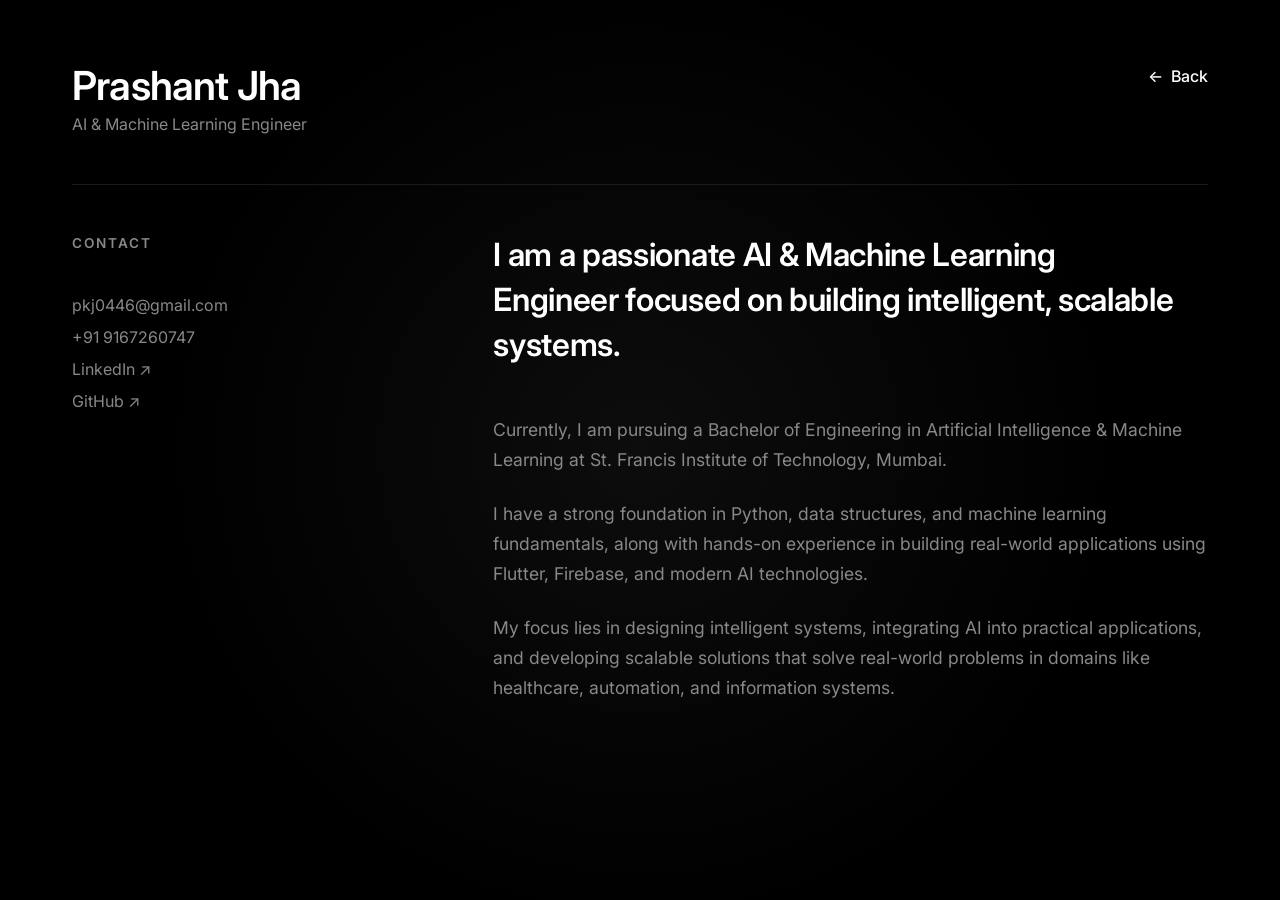
==== about.html @ a661f552 "Initial commit: Premium Portfolio UI" ====
<!DOCTYPE html>
<html lang="en">
<head>
    <meta charset="UTF-8">
    <meta name="viewport" content="width=device-width, initial-scale=1.0">
    <title>About - Prashant Jha</title>
    <meta name="description" content="About Prashant Jha">
    <link rel="preconnect" href="https://fonts.googleapis.com">
    <link rel="preconnect" href="https://fonts.gstatic.com" crossorigin>
    <link href="https://fonts.googleapis.com/css2?family=Inter:wght@300;400;500;600;700&display=swap" rel="stylesheet">
    <link rel="stylesheet" href="style.css">
</head>
<body>
    <div class="glow-bg"></div>
    <div class="container fade-in">
        <nav class="top-nav">
            <div class="logo">
                <h1>Prashant Jha</h1>
                <span class="subtitle">AI & Machine Learning Engineer</span>
            </div>
            <a href="index.html" class="nav-link"><span class="arrow left">←</span> Back</a>
        </nav>

        <hr class="separator">

        <main class="about-grid">
            <aside class="sidebar">
                <section class="sidebar-section">
                    <h2>Contact</h2>
                    <ul class="contact-list">
                        <li><a href="mailto:pkj0446@gmail.com" class="hover-link">pkj0446@gmail.com</a></li>
                        <li><a href="tel:+919167260747" class="hover-link">+91 9167260747</a></li>
                        <li><a href="https://www.linkedin.com/in/prashant-jha-4p" target="_blank" class="hover-link">LinkedIn ↗</a></li>
                        <li><a href="https://github.com/Prashantj44" target="_blank" class="hover-link">GitHub ↗</a></li>
                    </ul>
                </section>
            </aside>

            <div class="content about-content">
                <h2 class="about-heading">I am a passionate AI & Machine Learning Engineer focused on building intelligent, scalable systems.</h2>
                
                <div class="about-body">
                    <p>Currently, I am pursuing a Bachelor of Engineering in Artificial Intelligence & Machine Learning at St. Francis Institute of Technology, Mumbai.</p>
                    
                    <p>I have a strong foundation in Python, data structures, and machine learning fundamentals, along with hands-on experience in building real-world applications using Flutter, Firebase, and modern AI technologies.</p>
                    
                    <p>My focus lies in designing intelligent systems, integrating AI into practical applications, and developing scalable solutions that solve real-world problems in domains like healthcare, automation, and information systems.</p>
                </div>
            </div>
        </main>
    </div>
    <script src="script.js"></script>
</body>
</html>
---- style.css ----
/* Base Variables & Reset */
:root {
    --bg-color: #000000;
    --text-primary: #ffffff;
    --text-secondary: #888888;
    --line-color: #333333;
    --accent-glow: rgba(255, 255, 255, 0.05);
    --font-sans: 'Inter', -apple-system, BlinkMacSystemFont, "Segoe UI", Helvetica, Arial, sans-serif;
    --transition-smooth: 0.4s cubic-bezier(0.16, 1, 0.3, 1);
}

* {
    margin: 0;
    padding: 0;
    box-sizing: border-box;
}

body {
    background-color: var(--bg-color);
    color: var(--text-primary);
    font-family: var(--font-sans);
    line-height: 1.5;
    -webkit-font-smoothing: antialiased;
    -moz-osx-font-smoothing: grayscale;
    overflow-x: hidden;
}

/* Background Glow Effect */
.glow-bg {
    position: fixed;
    top: 0;
    left: 0;
    width: 100vw;
    height: 100vh;
    pointer-events: none;
    z-index: 0;
    background: radial-gradient(circle 600px at var(--mouse-x, 50%) var(--mouse-y, 50%), var(--accent-glow), transparent 80%);
    transition: background 0.1s ease;
}

.container {
    position: relative;
    z-index: 1;
    max-width: 1200px;
    margin: 0 auto;
    padding: 4rem 2rem 10rem 2rem;
}

/* Typography */
h1 {
    font-size: 2.5rem;
    font-weight: 600;
    letter-spacing: -0.02em;
}

h2 {
    display: flex;
    align-items: center;
    font-size: 0.85rem;
    text-transform: uppercase;
    letter-spacing: 0.15em;
    font-weight: 600;
    color: var(--text-secondary);
    margin-bottom: 2.5rem;
}

.content h2 {
    color: var(--text-primary);
}

.content h2::after {
    content: "";
    flex: 1;
    height: 1px;
    background-color: var(--line-color);
    margin-left: 1.5rem;
}

h3 {
    font-size: 1.1rem;
    font-weight: 500;
    color: var(--text-primary);
    margin-bottom: 0.25rem;
}

p, li, .subtitle {
    font-size: 1rem;
    color: var(--text-secondary);
}

a {
    color: var(--text-secondary);
    text-decoration: none;
    transition: color var(--transition-smooth);
}

/* Navigation */
.top-nav {
    display: flex;
    justify-content: space-between;
    align-items: flex-start;
    margin-bottom: 2rem;
}

.logo h1 {
    line-height: 1.1;
}

.subtitle {
    display: block;
    margin-top: 0.25rem;
}

.nav-link {
    color: var(--text-primary);
    font-weight: 500;
    display: inline-flex;
    align-items: center;
    gap: 0.5rem;
    position: relative;
}

.nav-link .arrow {
    transition: transform var(--transition-smooth);
}

.nav-link:hover .arrow:not(.left) {
    transform: translateX(4px);
}

.nav-link:hover .arrow.left {
    transform: translateX(-4px);
}

.nav-link::after {
    content: '';
    position: absolute;
    bottom: -4px;
    left: 0;
    width: 0;
    height: 1px;
    background-color: var(--text-primary);
    transition: width var(--transition-smooth);
}

.nav-link:hover::after {
    width: 100%;
}

/* Separators */
.separator {
    border: none;
    height: 1px;
    background-color: var(--line-color);
    margin: 3rem 0;
    opacity: 0.5;
}

/* Hero Section */
.hero {
    max-width: 800px;
}

.intro-text {
    font-size: 1.25rem;
    line-height: 1.6;
    color: var(--text-secondary);
}

/* Main Layout */
.main-grid {
    display: grid;
    grid-template-columns: 1fr 2fr;
    gap: 4rem;
}

/* Sidebar */
.sidebar {
    display: flex;
    flex-direction: column;
    gap: 3rem;
}

.contact-list {
    list-style: none;
}

.contact-list li {
    margin-bottom: 0.5rem;
}

.hover-link:hover {
    color: var(--text-primary);
}

.skills-category {
    margin-bottom: 1.5rem;
}

.skills-category h3 {
    font-size: 0.9rem;
    margin-bottom: 0.25rem;
}

.skills-category p {
    font-size: 0.9rem;
}

.education-item h3 {
    font-size: 1rem;
}

.education-item p {
    font-size: 0.9rem;
    line-height: 1.4;
}

/* Content */
.experience-section {
    display: flex;
    flex-direction: column;
    gap: 3rem;
}

.job-card {
    transition: transform var(--transition-smooth);
}

.job-header {
    margin-bottom: 1rem;
}

.job-title {
    font-size: 1.25rem;
    color: var(--text-primary);
}

.job-meta {
    font-size: 0.9rem;
    color: var(--text-secondary);
}

.job-bullets {
    padding-left: 1.25rem;
    color: var(--text-primary);
}

.job-bullets li {
    color: var(--text-primary);
    margin-bottom: 0.5rem;
    font-size: 0.95rem;
}

.job-bullets li::marker {
    color: var(--text-secondary);
}

/* About Page Specifics */
.about-grid {
    display: grid;
    grid-template-columns: 1fr 2fr;
    gap: 4rem;
}

.about-heading {
    font-size: 2rem;
    text-transform: none;
    letter-spacing: -0.01em;
    line-height: 1.4;
    color: var(--text-primary);
    margin-bottom: 3rem;
}

.about-body p {
    font-size: 1.1rem;
    line-height: 1.7;
    margin-bottom: 1.5rem;
}

.clients-section {
    margin-top: 5rem;
}

.clients-title {
    font-size: 0.85rem;
    text-transform: uppercase;
    letter-spacing: 0.1em;
    color: var(--text-secondary);
    margin-bottom: 2rem;
}

.logo-grid {
    display: grid;
    grid-template-columns: repeat(3, 1fr);
    gap: 2rem;
    opacity: 0.6;
}

.client-logo {
    font-size: 1.2rem;
    font-weight: bold;
    color: var(--text-secondary);
    display: flex;
    align-items: center;
}

/* Footer */
.footer {
    margin-top: 8rem;
    padding-bottom: 2rem;
}

.cta-link {
    font-size: 1.5rem;
    font-weight: 600;
    color: var(--text-primary);
    position: relative;
    display: inline-block;
}

.cta-link::after {
    content: '';
    position: absolute;
    bottom: -4px;
    left: 0;
    width: 100%;
    height: 2px;
    background-color: var(--text-primary);
    transform: scaleX(0);
    transform-origin: right;
    transition: transform var(--transition-smooth);
}

.cta-link:hover::after {
    transform: scaleX(1);
    transform-origin: left;
}

/* Animations */
.fade-in {
    animation: fadeIn 1s cubic-bezier(0.16, 1, 0.3, 1) forwards;
    opacity: 0;
    transform: translateY(10px);
}

@keyframes fadeIn {
    to {
        opacity: 1;
        transform: translateY(0);
    }
}

/* Responsive */
@media (max-width: 900px) {
    .main-grid, .about-grid {
        grid-template-columns: 1fr;
        gap: 3rem;
    }

    .container {
        padding: 2rem;
    }

    h1 {
        font-size: 2rem;
    }

    .intro-text, .about-heading {
        font-size: 1.25rem;
    }
    
    .logo-grid {
        grid-template-columns: repeat(2, 1fr);
    }
}
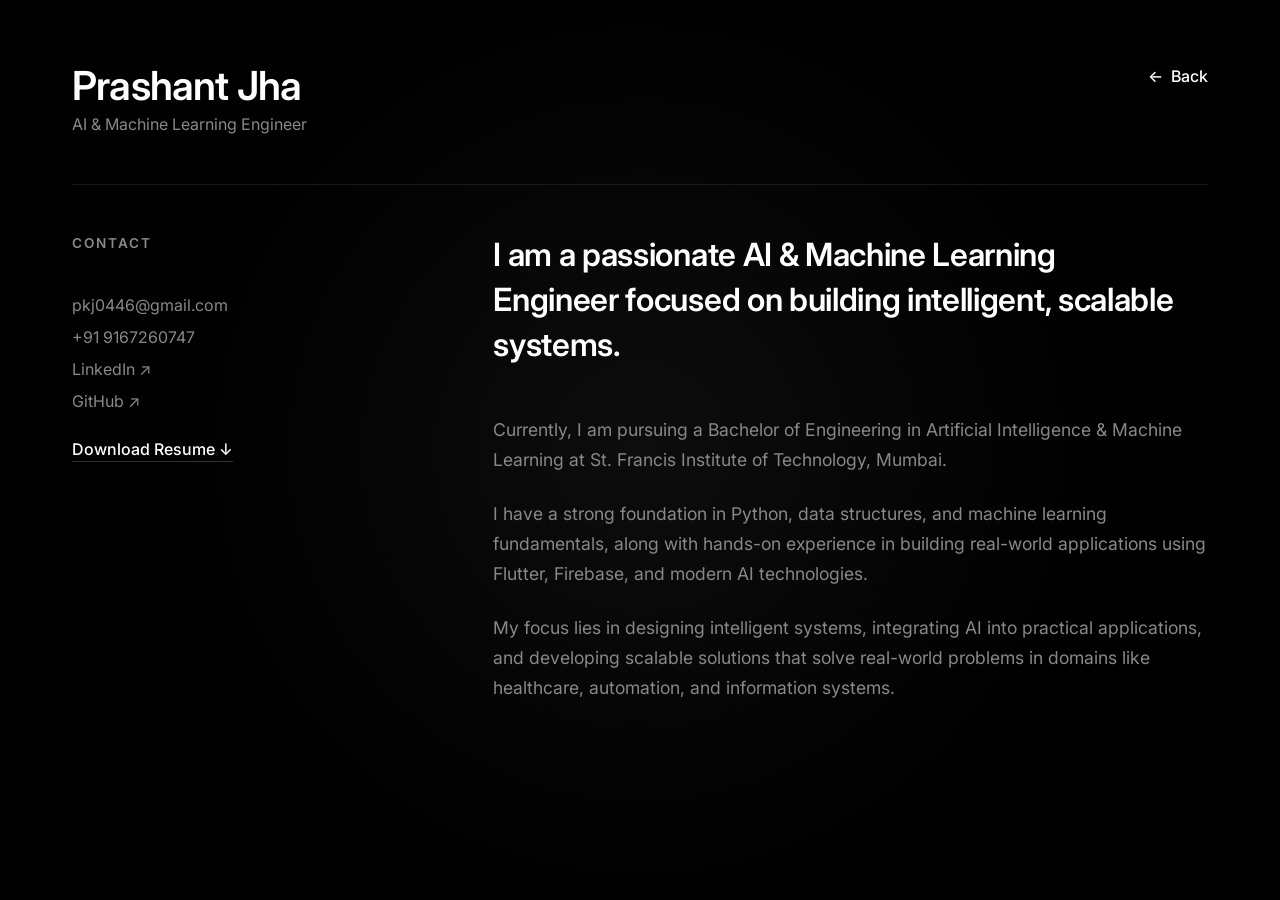
==== commit 98228411: "Moved Resume download link to the About page and improved styling" ====
--- a/about.html
+++ b/about.html
@@ -32,6 +32,7 @@
                         <li><a href="tel:+919167260747" class="hover-link">+91 9167260747</a></li>
                         <li><a href="https://www.linkedin.com/in/prashant-jha-4p" target="_blank" class="hover-link">LinkedIn ↗</a></li>
                         <li><a href="https://github.com/Prashantj44" target="_blank" class="hover-link">GitHub ↗</a></li>
+                        <li style="margin-top: 1.5rem;"><a href="Prashant_Jha_Resume.pdf" target="_blank" download class="hover-link" style="color: #fff; font-weight: 500; border-bottom: 1px solid #333; padding-bottom: 2px;">Download Resume ↓</a></li>
                     </ul>
                 </section>
             </aside>
--- a/style.css
+++ b/style.css
@@ -162,9 +162,10 @@
 }
 
 .intro-text {
-    font-size: 1.25rem;
+    font-size: 1.5rem;
     line-height: 1.6;
-    color: var(--text-secondary);
+    color: var(--text-primary);
+    font-weight: 400;
 }
 
 /* Main Layout */
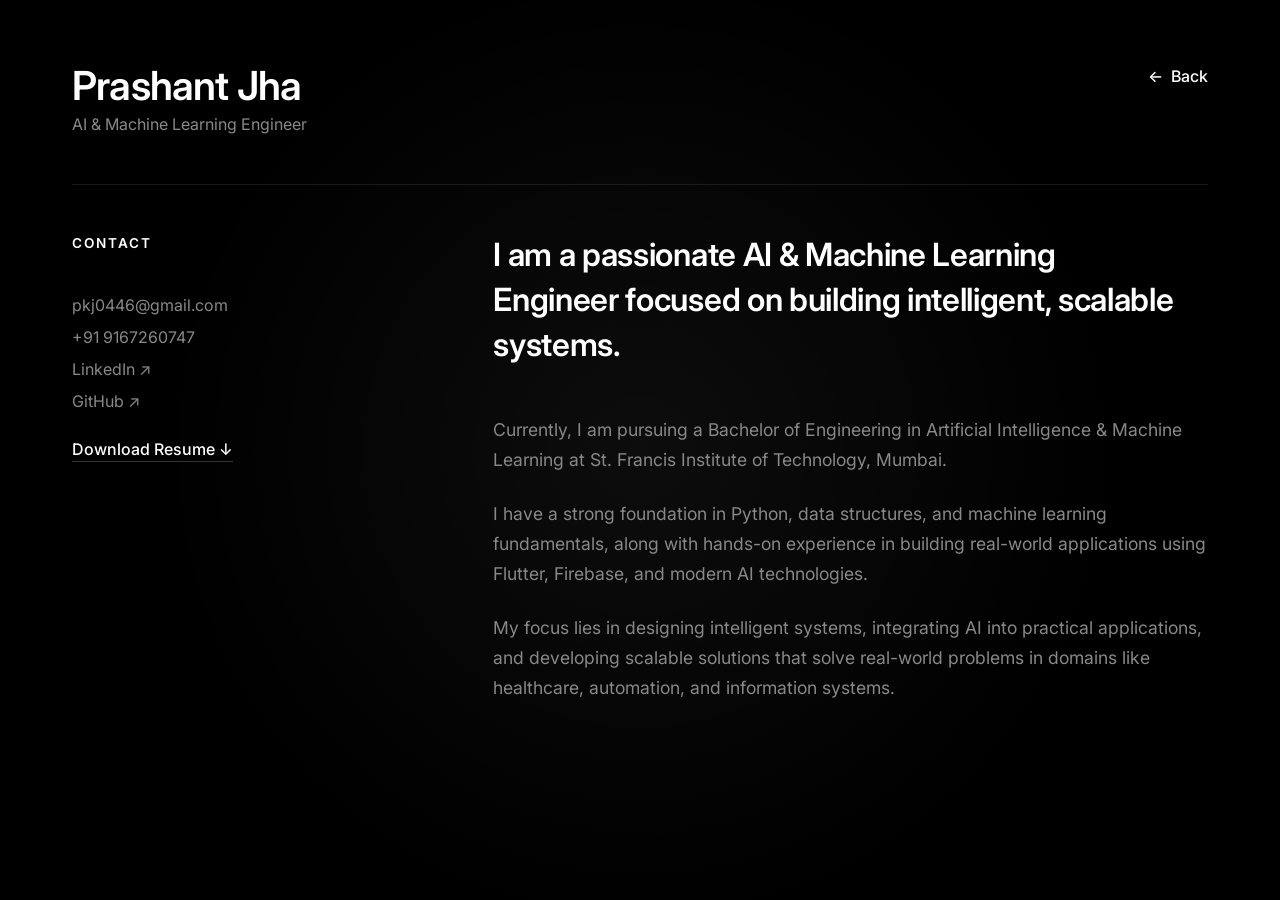
==== commit 0c52b1a9: "Increased hero text size, moved Contact to About only, and made Contact header white" ====
--- a/about.html
+++ b/about.html
@@ -26,7 +26,7 @@
         <main class="about-grid">
             <aside class="sidebar">
                 <section class="sidebar-section">
-                    <h2>Contact</h2>
+                    <h2 style="color: var(--text-primary);">Contact</h2>
                     <ul class="contact-list">
                         <li><a href="mailto:pkj0446@gmail.com" class="hover-link">pkj0446@gmail.com</a></li>
                         <li><a href="tel:+919167260747" class="hover-link">+91 9167260747</a></li>
--- a/style.css
+++ b/style.css
@@ -158,14 +158,16 @@
 
 /* Hero Section */
 .hero {
-    max-width: 800px;
+    max-width: 1050px;
+    padding: 2rem 0;
 }
 
 .intro-text {
-    font-size: 1.5rem;
-    line-height: 1.6;
-    color: var(--text-primary);
-    font-weight: 400;
+    font-size: 2.75rem;
+    line-height: 1.3;
+    color: var(--text-primary);
+    font-weight: 300;
+    letter-spacing: -0.02em;
 }
 
 /* Main Layout */
